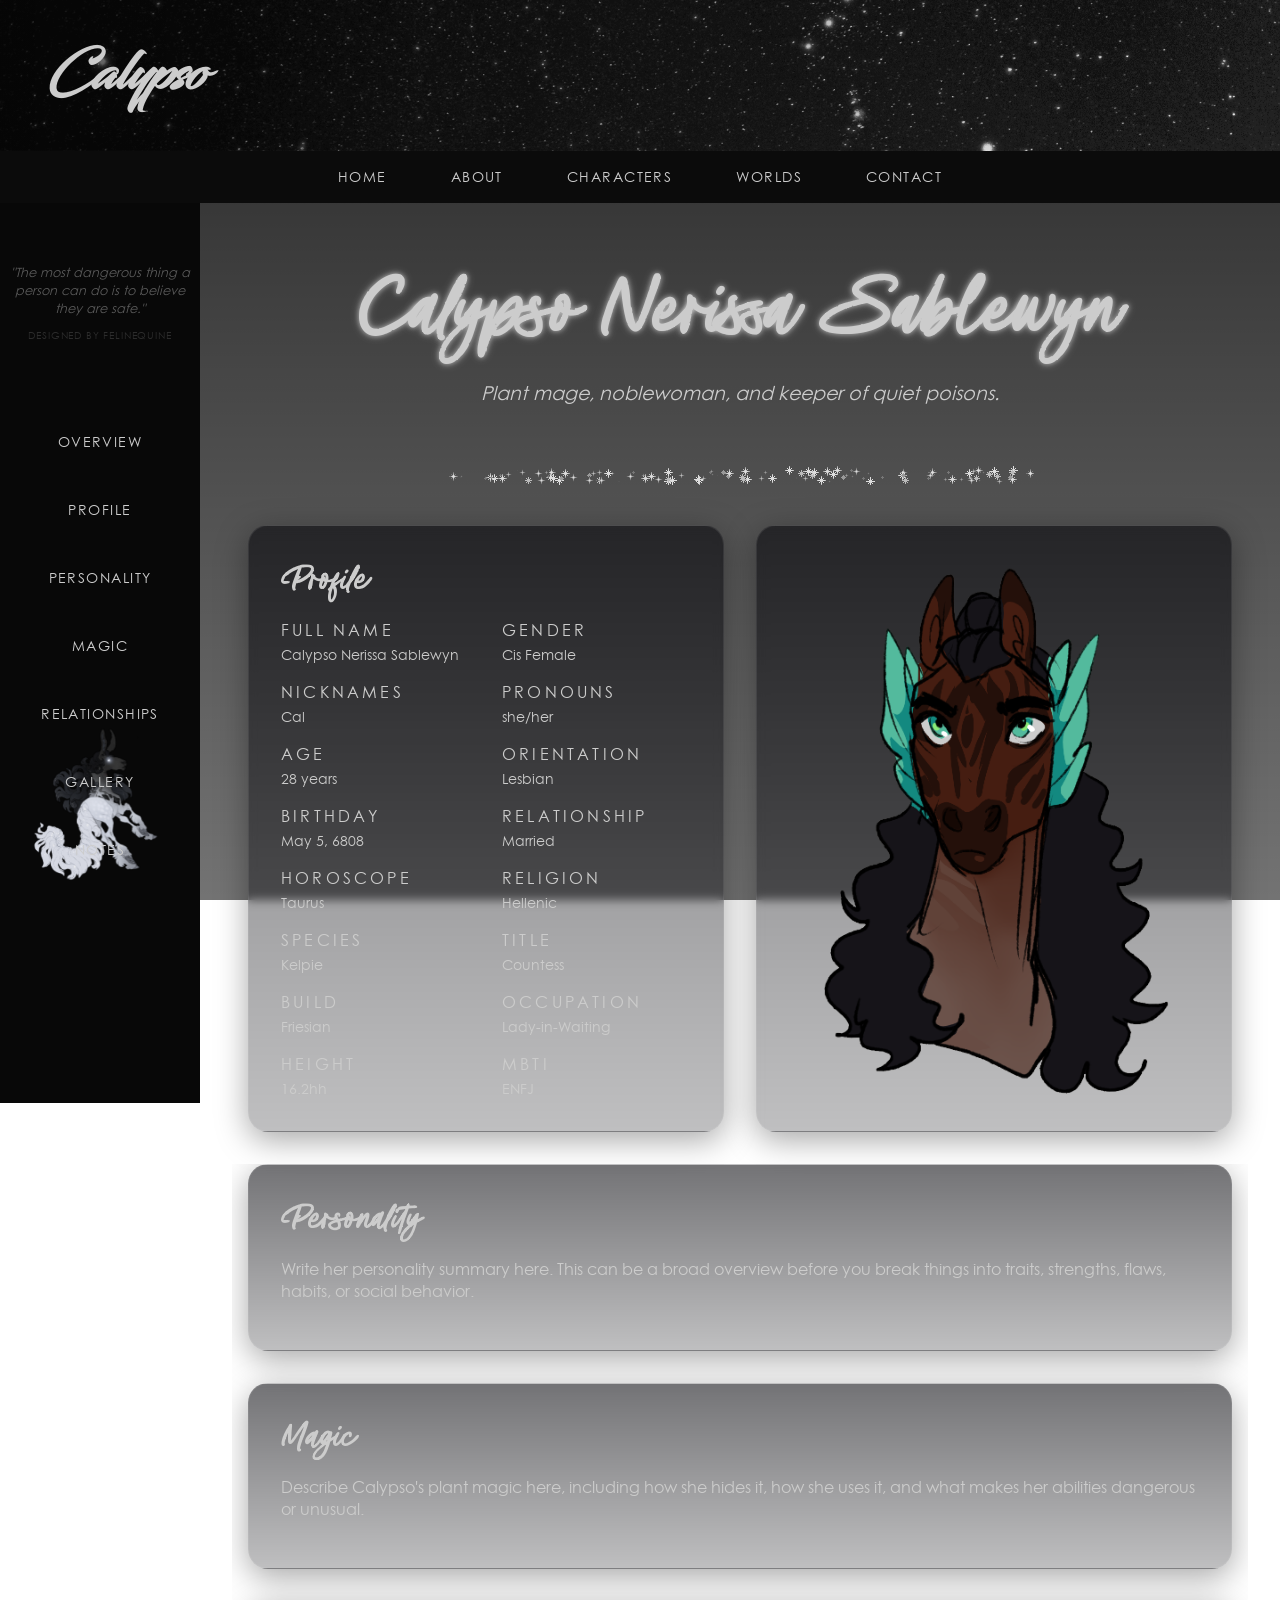
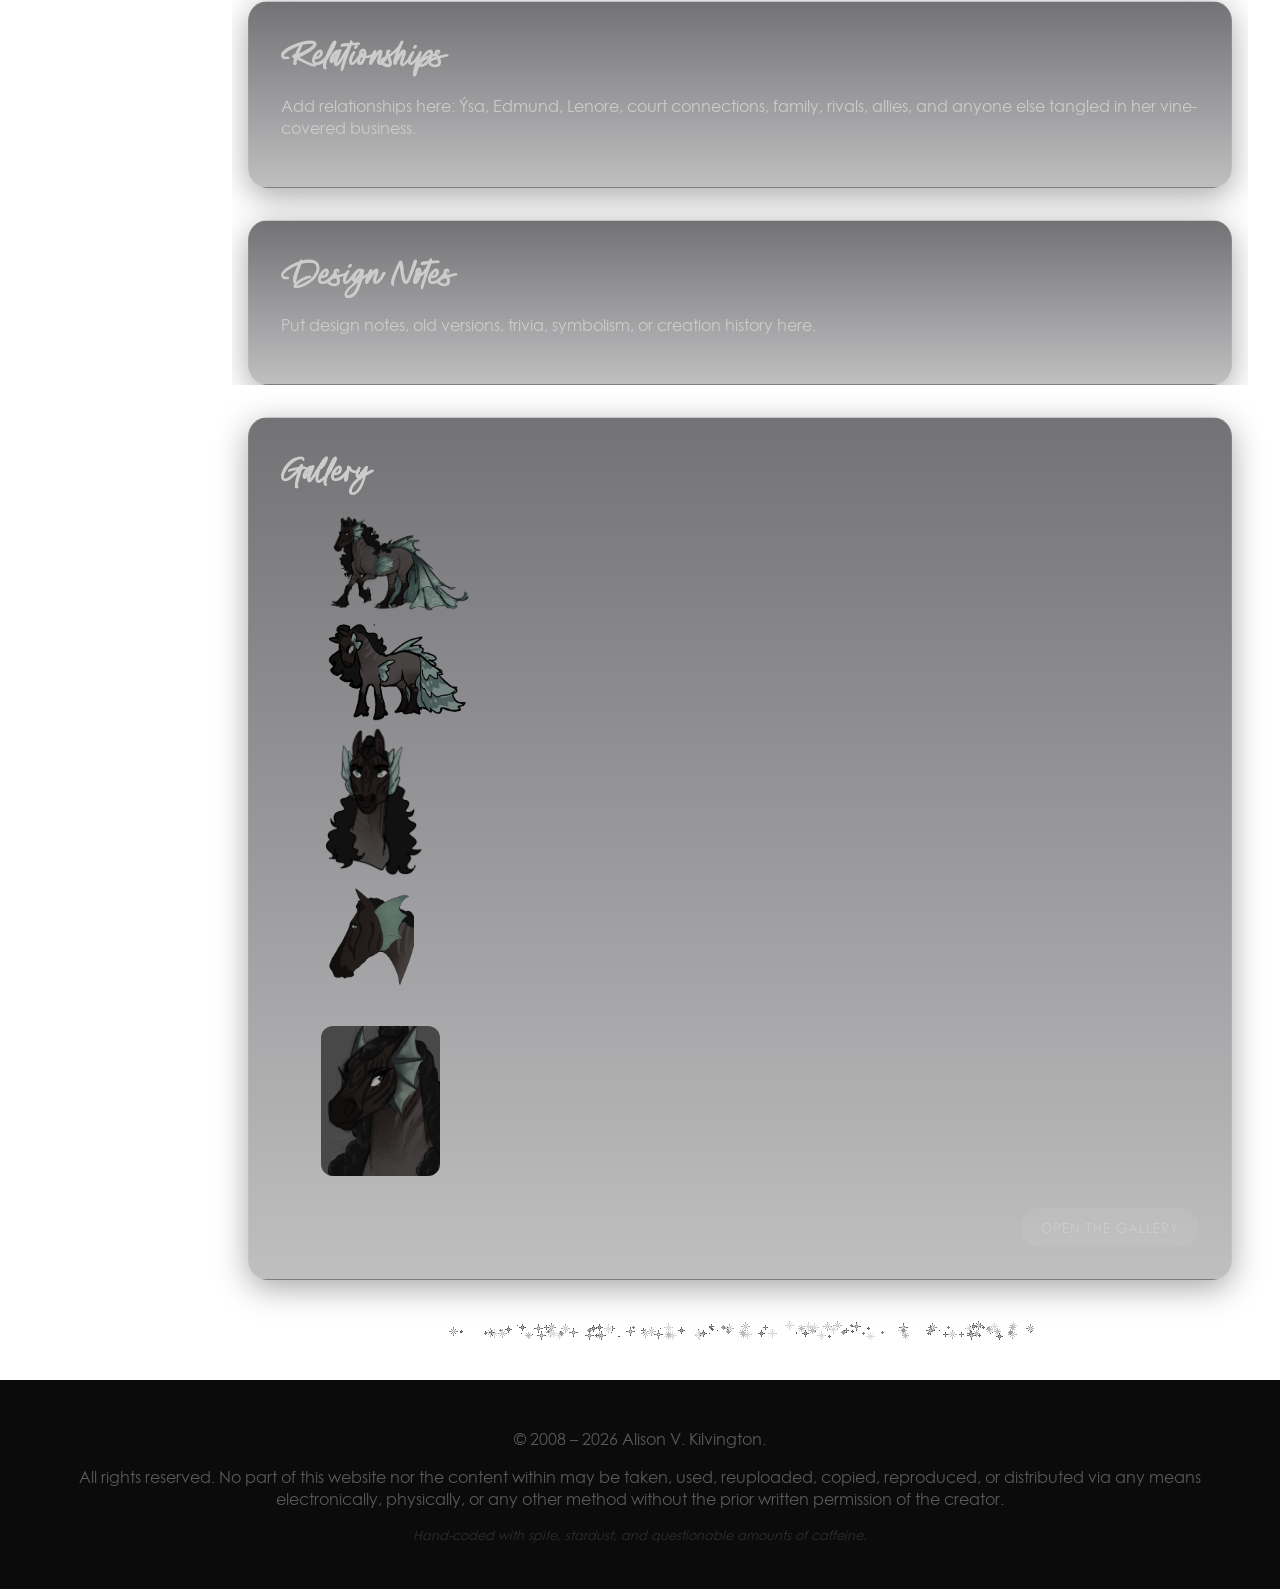
==== characters/calypso/index.html @ 9559d62f "Initial commit" ====
<!DOCTYPE html>
<html lang="en">

<head>
    <meta charset="UTF-8">
    <meta name="viewport" content="width=1200">
    <link rel="icon" type="image/png" href="/assets/images/icons/favicon.png">
    <link rel="shortcut icon" href="/assets/images/icons/favicon.ico">
    <title>Calypso | deadliestt</title>

    <link rel="stylesheet" href="/css/base.css">
    <link rel="stylesheet" href="/css/characters.css">
    <link rel="stylesheet" href="/css/themes/calypso.css">

    <script src="/js/main.js" defer></script>
    <script src="/js/gallery.js" defer></script>
</head>

<body>

    <header class="site-banner">
        <h1 class="banner-title">Calypso</h1>
    </header>

    <nav class="site-nav" aria-label="Main navigation">
        <a href="/">Home</a>
        <a href="/about/">About</a>
        <a href="/characters/">Characters</a>
        <a href="/worlds/">Worlds</a>
        <a href="/contact/">Contact</a>
    </nav>

    <div class="site-layout">

        <aside class="sidebar" aria-label="Character navigation">
            <div class="sidebar-top">
                <p class="character-quote">"The most dangerous thing a person can do is to believe they are safe."</p>
                <p class="designer-credit"><a href="https://toyhou.se/felinequine">Designed by felinequine</a></p>
            </div>
            <nav class="sidebar-nav">
                <a href="#overview">Overview</a>
                <a href="#profile">Profile</a>
                <a href="#personality">Personality</a>
                <a href="#magic">Magic</a>
                <a href="#relationships">Relationships</a>
                <a href="#gallery">Gallery</a>
                <a href="#notes">Notes</a>
            </nav>
                <img class="sidebar-pagedoll" src="/characters/omen/gallery/omen_efanir_pagedoll.png">
        </aside>

        <main class="main-content" id="main-content">
            <header class="character-intro">
                <h1>Calypso Nerissa Sablewyn</h1>
                <p>Plant mage, noblewoman, and keeper of quiet poisons.</p>
            </header>
            <hr>
            
            <section class="character-overview" id="profile" aria-label="Character profile">
                <aside class="info-card">
                    <h2>Profile</h2>
                    <div class="character-overview-profile">
                        <div class="profile-item">
                            <span class="profile-label">Full Name</span>
                            <span class="profile-value">Calypso Nerissa Sablewyn</span>
                        </div>
                        <div class="profile-item">
                            <span class="profile-label">Gender</span>
                            <span class="profile-value">Cis Female</span>
                        </div>
                        <div class="profile-item">
                            <span class="profile-label">Nicknames</span>
                            <span class="profile-value">Cal</span>
                        </div>
                        <div class="profile-item">
                            <span class="profile-label">Pronouns</span>
                            <span class="profile-value">she/her</span>
                        </div>
                        <div class="profile-item">
                            <span class="profile-label">Age</span>
                            <span class="profile-value">28 years</span>
                        </div>
                        <div class="profile-item">
                            <span class="profile-label">Orientation</span>
                            <span class="profile-value">Lesbian</span>
                        </div>
                        <div class="profile-item">
                            <span class="profile-label">Birthday</span>
                            <span class="profile-value">May 5, 6808</span>
                        </div>
                        <div class="profile-item">
                            <span class="profile-label">Relationship</span>
                            <span class="profile-value">Married</span>
                        </div>
                        <div class="profile-item">
                            <span class="profile-label">Horoscope</span>
                            <span class="profile-value">Taurus</span>
                        </div>
                        <div class="profile-item">
                            <span class="profile-label">Religion</span>
                           <span class="profile-value">Hellenic</span>
                        </div>
                        <div class="profile-item">
                            <span class="profile-label">Species</span>
                           <span class="profile-value">Kelpie</span>
                        </div>
                        <div class="profile-item">
                            <span class="profile-label">Title</span>
                           <span class="profile-value">Countess</span>
                        </div>
                        <div class="profile-item">
                            <span class="profile-label">Build</span>
                           <span class="profile-value">Friesian</span>
                        </div>
                        <div class="profile-item">
                            <span class="profile-label">Occupation</span>
                           <span class="profile-value">Lady-in-Waiting</span>
                        </div>
                        <div class="profile-item">
                            <span class="profile-label">Height</span>
                           <span class="profile-value">16.2hh</span>
                        </div>
                        <div class="profile-item">
                            <span class="profile-label">MBTI</span>
                           <span class="profile-value">ENFJ</span>
                        </div>

                    </div>

                </aside>
                <aside class="info-card">     
                    <img class="character-portrait" src="/characters/calypso/gallery/portrait.png" alt="Calypso's portrait"></img>
                </aside>
                </section>

                <div class="character-extra-sections" id="character-extra-sections">    
                    <section class="info-card" id="personality">
                        <h2>Personality</h2>
                        <p>
                            Write her personality summary here. This can be a broad overview before you break things into traits,
                            strengths, flaws, habits, or social behavior.
                        </p>
                    </section>

                    <section class="info-card" id="magic">
                        <h2>Magic</h2>
                        <p>
                            Describe Calypso's plant magic here, including how she hides it, how she uses it, and what makes her
                            abilities dangerous or unusual.
                        </p>
                    </section>

                    <section class="info-card" id="relationships">
                        <h2>Relationships</h2>
                        <p>
                            Add relationships here: Ýsa, Edmund, Lenore, court connections, family, rivals, allies, and anyone else
                        tangled in her vine-covered business.
                        </p>
                    </section>

                    <section class="info-card" id="notes">
                        <h2>Design Notes</h2>
                        <p>
                            Put design notes, old versions, trivia, symbolism, or creation history here.
                        </p>
                    </section>
                </div>

            <section class="info-card" id="gallery">
                <h2>Gallery</h2>

                    <div class="gallery-grid">

                        <button
                            class="gallery-thumb"
                            type="button"
                            data-full="/characters/calypso/gallery/calypso_felinequine_2.png"
                            data-credit="Art by felinequine"
                            data-credit-link="https://toyhou.se/felinequine"
                            data-date="26 August 2021"
                            data-notes="">
                            <img src="/characters/calypso/gallery/calypso_felinequine_2.png">
                        </button>
                        <button
                            class="gallery-thumb"
                            type="button"
                            data-full="/characters/calypso/gallery/calypso_felinequine.png"
                            data-credit="Art by felinequine"
                            data-credit-link="https://toyhou.se/felinequine"
                            data-date="26 August 2021"
                            data-notes="">
                            <img src="/characters/calypso/gallery/calypso_felinequine.png">
                        </button>
                        <button
                            class="gallery-thumb"
                            type="button"
                            data-full="/characters/calypso/gallery/portrait.png"
                            data-credit="Art by felinequine"
                            data-credit-link="https://toyhou.se/felinequine"
                            data-date="26 August 2021"
                            data-notes="">
                            <img src="/characters/calypso/gallery/portrait.png">
                        </button>
                        <button
                            class="gallery-thumb"
                            type="button"
                            data-full="/characters/calypso/gallery/calypso_lindsey20771.png"
                            data-credit="Art by lindsey20771"
                            data-credit-link="https://toyhou.se/Lindsey20771"
                            data-date="6 October 2021"
                            data-notes="">
                            <img src="/characters/calypso/gallery/calypso_lindsey20771.png">
                        </button>
                        <button
                            class="gallery-thumb"
                            type="button"
                            data-full="/characters/calypso/gallery/calypso_deadly.png"
                            data-credit="Art by deadliestt"
                            data-credit-link="https://deadliestt.com/"
                            data-date="29 April 2026"
                            data-notes="">
                            <img src="/characters/calypso/gallery/calypso_deadly.png">
                        </button>

                    </div>
                    <button id="gallery-toggle" class="gallery-toggle" type="button">Open the Gallery</button>
            </section>
            <hr>

        </main>

        <div class="lightbox" id="lightbox" aria-hidden="true">
            <div class="lightbox-window">

            <button class="lightbox-close" id="lightbox-close" type="button" aria-label="Close image viewer">
            x
            </button>

            <div class="lightbox-art">
                <img id="lightbox-image" src="" alt="">
            </div>

            <div class="lightbox-details">
                <p><a id="lightbox-credit" href="" target="_blank" rel="noopener noreferrer">Artist credit</a></p>
                <p id="lightbox-date">Date</p>
                <p id="lightbox-notes">Notes</p>
            </div>

    </div>
</div>

        </div>
    <footer class="site-footer">
        <p class="footer-credit">&copy; 2008 – <span id="current-year"></span> Alison V. Kilvington.</p>
        <p class="footer-credit">All rights reserved. No part of this website nor the content within may be taken, used, reuploaded, copied, reproduced, or distributed via any means electronically, physically, or any other method without the prior written permission of the creator.</p>
        <p class="footer-message" id="footer-message"></p>
    </footer>

</body>

</html>
---- css/base.css ----
@font-face {
    font-family: 'centurygothic';
    src: url('../assets/fonts/gothic.woff2') format('woff2'),
         url('../assets/fonts/gothic.woff') format('woff');
    font-weight: normal;
    font-style: normal;
}

@font-face {
  font-family: 'cursive';
  src: url('../assets/fonts/cursive.woff2') format('woff2'),
       url('../assets/fonts/cursive.woff') format('woff');
  font-weight: normal;
  font-style: normal;
}

@font-face {
  font-family: 'blacksword';
  src: url('../assets/fonts/blacksword.woff2') format('woff2'),
       url('../assets/fonts/blacksword.woff') format('woff');
  font-weight: normal;
  font-style: normal;
}

@font-face {
  font-family: 'handwritten';
  src: url('../assets/fonts/handwritten.woff2') format('woff2'),
       url('../assets/fonts/handwritten.woff') format('woff');
  font-weight: normal;
  font-style: normal;
}

* {
    box-sizing: border-box;
}

html {
  font-size: 16px;
}

hr {
  display: block;
  border: 0px;
  height: 20px;
  width: 588px;
  background-image: var(--divider-image);
}

/* ----------------------------------------------------------------------------------------------------- */
/* ----------------------------------------------------------------------------------------------------- */
/* --------------------------------- Homepage layout stuff starts here --------------------------------- */
/* ----------------------------------------------------------------------------------------------------- */
/* ----------------------------------------------------------------------------------------------------- */

.home-welcome {
  display: flex;
  justify-content: center;
  font-family: 'cursive', cursive;
  font-size: 6rem;
  margin: 0;
  margin-bottom: -1rem;
  text-align: center;
  gap: 1rem;
  text-shadow:  0 0 5px rgba(255, 255, 255, .5),
                0 0 10px rgba(255, 255, 255, .3);
}

.home-flavor {
  display: flex;
  justify-content: center;
  font-family: 'handwritten', cursive;
  font-style: italic;
  font-size: 2rem;
  text-align: center;
  margin: -1rem;
}

.info-card.omen-speech-card {
  position: relative;
  min-height: 190px;
  padding: 2rem;
  padding-left: 240px;
  display: flex;
  align-items: center;
  overflow: visible;
}

.omen-speech-img {
  position: absolute;
  left: -30px;
  bottom: -30px;
  width: 250px;
  max-height: 300px;
  object-fit: contain;
  pointer-events: none;
  z-index: 2;
}

.omen-speech-text {
  max-width: 700px;
}

.info-card.homepage-wanderings {
  position: relative;
  min-height: 220px;
  margin-top: 1rem;
  padding: 2rem;
}

.wandering-title {
  font-family: 'handwritten', cursive;
  font-size: 2rem;
  margin: 0;
}

.wandering-subtitle {
  font-family: 'handwritten', cursive;
  font-size: 1.5rem;
  margin: 0;
}

/* --------------------------------------------------------------------------------------------------- */
/* --------------------------------------------------------------------------------------------------- */
/* --------------------------------- Homepage layout stuff ends here --------------------------------- */
/* --------------------------------------------------------------------------------------------------- */
/* --------------------------------------------------------------------------------------------------- */

.site-layout {
  display: flex;
  align-items: flex-start;
}

.main-content {
  display: flex;
  flex: 1;
  flex-direction: column;
  min-width: 0;
  gap: 2rem;
  padding: 2rem;
}

.site-banner {
  background-image:
    linear-gradient(to right, rgba(0, 0, 0, 0.65), transparent),
    var(--banner-image);
  background-size: cover;
  background-position: center;
  min-height: 7vh;
  position: relative;
  overflow: hidden;
  padding-left: 3rem;
  display: flex;
  align-items: center;
}

.banner-title {
  font-family: var(--banner-font);
  font-size: clamp(1.5rem, 4vw, 3.5rem);
}

.site-nav {
  background-color: var(--top-nav-color);
  display: flex;
  padding: 1rem;
  justify-content: center;
  gap: 4rem;
  text-align: center;
  align-items: center;
  text-transform: uppercase;
}

.site-nav a {
  color: var(--text-main-color);
  text-decoration: none;
  font-size: 0.9rem;
  letter-spacing: 0.1em;
  transition: all 0.3s ease;
}

.site-nav a:hover {
  color: var(--hover-color);
  text-shadow: 0 0 5px rgba(255, 255, 255, 0.8),
               0 0 10px rgba(255, 255, 255, 0.6),
               0 0 20px rgba(255, 255, 255, 0.4);
  transform: translateY(-1px);
}

.site-footer {
  background-color: var(--footer-color);
  position: relative;
  z-index: 10;
  padding: 2rem;
  justify-content: center;
  text-align: center;
  align-items: center;
}

.footer-credit {
  color: var(--text-muted-color);
}

.footer-message {
  color: var(--text-muted-more-color);
  font-style: italic;
  font-size: .8rem;
}

.sidebar {
  background-color: var(--sidebar-color);
  width: 200px;
  justify-content: space-evenly;
  text-align: center;
  align-items: center;
  position: sticky;
  top: 0;
  height: fit-content;
  min-height: 100vh;
  display: flex;
  flex-shrink: 0;
  flex-direction: column;
  gap: 2rem;
}

.sidebar-top {
  margin-top: auto;
  margin-bottom: auto;
  position: sticky;
  text-align: center;
  width: 180px;
}

.character-quote {
  font-style: italic;
  font-size: .8rem;
  color: var(--text-muted-color);
  margin-bottom: 0.5rem;
}

.designer-credit {
  font-size: .65rem;
  color: var(--text-muted-more-color);
  letter-spacing: 0.08em;
  text-transform: uppercase;
}

.designer-credit a {
  color: var(--text-muted-more-color);
  text-decoration: none;
  transition: all 0.3s ease;
}

.designer-credit a:hover {
  color: var(--hover-color);
  text-shadow: 0 0 5px rgba(255, 255, 255, 0.8),
               0 0 10px rgba(255, 255, 255, 0.6),
               0 0 20px rgba(255, 255, 255, 0.4);
}

.sidebar-nav {
  position: sticky;
  display: flex;
  flex-direction: column;
  gap: 3rem;
  text-align: center;
  text-transform: uppercase;
  z-index: 1;
}

.sidebar-nav a {
  color: var(--text-main-color);
  text-decoration: none;
  font-size: 0.9rem;
  letter-spacing: 0.1em;
  transition: all 0.3s ease;
}

.sidebar-nav a:hover {
  color: var(--hover-color);
  text-shadow: 0 0 5px rgba(255, 255, 255, 0.8),
               0 0 10px rgba(255, 255, 255, 0.6),
               0 0 20px rgba(255, 255, 255, 0.4);
  transform: translateY(-1px);
}

.sidebar-pagedoll {
margin-top: auto;
width: 150px;
position: sticky;
bottom: 1rem;
}

.info-card {
  background: var(--info-card-gradient);
  backdrop-filter: blur(5px);
  -webkit-backdrop-filter: blur(5px);
  border: var(--info-card-border);
  border-radius: 1.25rem;
  box-shadow: 0 8px 32px 0 rgba(0, 0, 0, 0.35);
  padding: 2rem;
  overflow: hidden;
  width: min(1000px, 100% - 2rem);
  margin-inline: auto;
}

body {
    background-image:
      linear-gradient(rgba(0, 0, 0, 0.85),
      rgba(0, 0, 0, 0.55)),
      var(--background-image);
  background-attachment: fixed;
  background-size: cover;
  background-position: center;
  margin: 0;
  font-family: var(--main-text-font);
  color: var(--text-main-color);
  height: 100%;
}

:root {
  --main-text-font: "centurygothic", sans-serif;
  --text-main-color: rgb(204, 204, 204);
  --text-muted-color: rgb(90, 90, 90);
  --text-muted-more-color: rgba(255, 255, 255, 0.15);
  --hover-color: rgb(255, 255, 255);
  --header-font: "handwritten", cursive;
  --background-image: url('../assets/images/backgrounds/cosmic_horror.jpg');
  --banner-image: url('../assets/images/backgrounds/banner.gif');
  --banner-font: "blacksword", serif;
  --top-nav-color: rgb(11, 11, 11);
  --sidebar-color: rgb(8, 8, 8);
  --footer-color: rgb(11, 11, 11);
  --info-card-gradient: linear-gradient( rgba(0, 0, 5, .55), rgba(0, 0, 5, .25) );
  --info-card-border:  1px solid rgba(255, 255, 255, 0.08);
  --divider-image: url('../assets/images/dividers/divider.gif');
}
---- css/characters.css ----
/* -------------------------------------------------------------------------------------------------------- */
/* -------------------------------------------------------------------------------------------------------- */
/* -------------------------------- Main Character page layout starts here -------------------------------- */
/* -------------------------------------------------------------------------------------------------------- */
/* -------------------------------------------------------------------------------------------------------- */

.directory-main {
    width: min(1000px, calc(100% - 4rem));
    margin: 4rem auto;

    display: flex;
    flex-direction: column;
    gap: 2rem;
}

.character-directory {
    display: flex;
    flex-direction: column;
    gap: 2rem;
}

.character-directory-card {
    display: grid;
    grid-template-columns: 180px 1fr;
    gap: 2rem;
    align-items: center;

    text-decoration: none;
    color: inherit;

    transition:
        transform 0.25s ease,
        border-color 0.25s ease;
}

.character-directory-card:hover {
    transform: translateY(-4px);
    border-color: var(--accent);
}

.character-directory-card img {
    width: 180px;
    aspect-ratio: 1 / 1;
    object-fit: cover;
    border-radius: 1rem;
}

/* -------------------------------------------------------------------------------------------------------- */
/* -------------------------------------------------------------------------------------------------------- */
/* --------------------------------- Main Character page layout ends here --------------------------------- */
/* -------------------------------------------------------------------------------------------------------- */
/* -------------------------------------------------------------------------------------------------------- */

.character-intro {
    text-align: center;
    margin-bottom: 0;
}

.character-intro h1 {
    font-family: var(--header-font);
    font-size: 5rem;
    margin: 0;
    text-shadow: 0 0 5px rgba(255, 255, 255, .5),
                    0 0 10px rgba(255, 255, 255, .3);
}

.character-intro p {
    font-style: italic;
    font-size: 1.2rem;
    margin-top: 1rem;
}

.info-card h2 {
    font-family: var(--header-font);
    font-size: 2.2rem;
    margin-top: -.7rem;
    margin-bottom: 1rem;
}

.character-overview {
    display: grid;
    grid-template-columns: 50% 50%;
    align-items: stretch;
}

.character-overview .info-card {
    max-height: 607px;

}

.character-portrait {
    justify-content: center;
    align-items: center;
    border-radius: 1rem;
    object-fit: contain;
    display: flex;
    width: 100%;
    height: 100%;
}

.character-overview-profile {
    display: grid;
    grid-template-columns: 1fr 1fr;
    gap: 1rem 2rem;
    min-height: 0;
    overflow-y: auto;
}

.profile-item {
    display: flex;
    flex-direction: column;
    gap: .25rem;
}

.profile-label {
    display: flex;
    text-transform: uppercase;
    letter-spacing: .2em;
}

.profile-value {
    font-size: .9rem;
}

/* ----------------------------------------------------------------------------------------------- */
/* ----------------------------------------------------------------------------------------------- */
/* --------------------------------- Gallery and Lightbox styles --------------------------------- */
/* ----------------------------------------------------------------------------------------------- */
/* ----------------------------------------------------------------------------------------------- */

.archive-card {
    background: var(--info-card-gradient);
    backdrop-filter: blur(5px);
    -webkit-backdrop-filter: blur(5px);
    border: var(--info-card-border);
    border-radius: 1.25rem;
    box-shadow: 0 8px 32px 0 rgba(0, 0, 0, 0.35);
    padding: 2rem;
    overflow: hidden;
    width: min(1000px, 100% - 2rem);
    margin-inline: auto;

    transition: width 2s ease, border-radius 2s ease, padding 2s ease;
}

.archive-card h2 {
    font-family: var(--header-font);
    font-size: 2.2rem;
    margin-top: -.7rem;
    margin-bottom: 1rem;
}

body.gallery-expanded .archive-card {
    width: calc(100% - 2rem);
    border-radius: 1.25rem;
}

body.gallery-expanded .gallery-section-grid {
    grid-template-columns: repeat(auto-fit, 150px);
}

.gallery-section-grid .gallery-thumb:nth-child(n+11) {
    display: none;
}

body.gallery-expanded .gallery-section-grid .gallery-thumb:nth-child(n+11) {
    display: block;
}

.gallery-grid {
    display: flex;
    flex-direction: column;
    padding-left: 2.5rem;
    padding-right: 2.5rem;
}

.gallery-section, .literature-section {
    width: 100%;
}

.literature-section {
    display: none;
}

body.gallery-expanded .literature-section {
    display: block;
}

.gallery-section-grid {
    display: grid;
    grid-template-columns: repeat(5, minmax(50px, 150px));
    gap: 1rem;
}

.gallery-hidden-section {
    display: none;
}

body.gallery-expanded .gallery-hidden-section {
    display: block;
}

.gallery-placeholder {
    visibility: hidden;
    pointer-events: none;
}

.gallery-thumb {
    border: none;
    padding: 0;
    background: transparent;
    cursor: pointer;
    justify-content: center;
}

.gallery-thumb img {
    max-width: 150px;
    max-height: 150px;
    width: auto;
    height: auto;
    display: block;
    filter: grayscale(80%) brightness(.8);
    border-radius: 0.75rem;
    border: 1px solid var(--info-card-border);
    transition: transform 1s ease, filter 1s ease;
}

.gallery-thumb:hover img {
    transform: scale(1.05);
    filter: grayscale(0%);
}

.gallery-grid .gallery-thumb:nth-child(n + 11) {
    display: none;
}

body.gallery-expanded .gallery-grid .gallery-thumb {
    display: block;
}

body.gallery-expanded .character-extra-sections {
    opacity: 0;
    max-height: 0;
}

.character-extra-sections {
    display: flex;
    flex-direction: column;
    gap: 2rem;
    opacity: 1;
    max-height: 3000px;
    overflow: hidden;
    transition: opacity 2s ease, max-height 2s ease;
}


body.gallery-expanded .character-gallery {
    grid-column: 1 / -1;
}

.gallery-toggle {
    border: 1px solid var(--info-card-border);
    border-radius: 999px;
    padding: 0.65rem 1.25rem;
    background: rgba(255, 255, 255, 0.06);
    color: var(--text-main);
    font-family: var(--font-main);
    font-size: 0.8rem;
    letter-spacing: 0.08em;
    text-transform: uppercase;
    cursor: pointer;
    transition:
        background 0.2s ease,
        color 0.2s ease,
        border-color 0.2s ease,
        transform 0.2s ease;
    margin-left: auto;
    margin-top: 2rem;
    display: flex;
}

.gallery-toggle:hover {
    background: rgba(255, 255, 255, 0.14);
    border-color: var(--info-card-border);
    transform: translateY(-1px);
}

.gallery-toggle:active {
    transform: translateY(0);

/* ----------------------------------------------------------------------------------------------- */
/* ----------------------------------------------------------------------------------------------- */
/* --------------------------------- Gallery and Lightbox styles --------------------------------- */
/* ----------------------------------------------------------------------------------------------- */
/* ----------------------------------------------------------------------------------------------- */
}

.lightbox {
    position: fixed;
    inset: 0;
    z-index: 999;
    display: none;
    place-items: center;
    padding: 2rem;
    background: rgba(0, 0, 0, 0.6);
    backdrop-filter: blur(8px);
    -webkit-backdrop-filter: blur(8px);
}

.lightbox.is-open {
    display: grid;
}

.lightbox-window {
    display: flex;
    position: relative;
    flex-direction: column;
    align-items: center;
    width: min(1200px, 100vw);
    max-height: 80vh;
    padding: 2rem;
    padding-bottom: 1rem;
    background: var(--lightbox-bg);
    border: 1px solid var(--info-card-border);
    border-radius: 1.25rem;
    box-shadow: 0 1rem 4rem rgba(0,0,0,0.5);
}

.lightbox-art {
    flex: 1 1 auto;
    display: grid;
    place-items: center;
    margin-bottom: 1rem;
}

.lightbox-art img {
    max-width: 100%;
    max-height: 70vh;
    object-fit: contain;
    display: block;
}

#lightbox-image {
    display: block;
    max-width: 100%;
    object-fit: contain;
    margin-inline: auto;
}

.lightbox-literature {
    max-height: 70vh;
    overflow-y: auto;
    padding: 1.5rem;
    line-height: 1.7;
}

.lightbox-details {
    flex: 0 0 auto;
    display: flex;
    flex-wrap: wrap;
    flex-direction: column;
    justify-content: center;
    align-items: center;

    text-align: center;
    font-size: 0.9rem;
}

.lightbox-details p {
    margin-bottom: 0.75rem;
    font-size: 0.9rem;
    line-height: 1rem;
    text-transform: uppercase;
    white-space: nowrap;
}

.lightbox-details a {
    color: var(--text-main-color);
    text-decoration: none;
    transition: all 0.3s ease;
}

.lightbox-details a:hover {
    color: var(--hover-color);
    text-shadow: 0 0 5px rgba(255, 255, 255, 0.8),
                 0 0 10px rgba(255, 255, 255, 0.6),
                 0 0 20px rgba(255, 255, 255, 0.4);
    letter-spacing: .1em;
}

.lightbox-meta p:not(:last-child)::after {
    content: "|";
    margin-left: 0.5rem;
    opacity: 0.5;
}

.lightbox-meta {
    display: flex;
    justify-content: center;
    gap: 0.75rem;
    flex-wrap: wrap;
}

.lightbox-meta p {
    margin: 0;
}

#lightbox-notes {
    margin-top: 0.5rem;
}

.lightbox-nav {
    position: absolute;
    top: 50%;
    transform: translateY(-50%);

    border: none;
    background: rgba(0, 0, 0, 0.45);

    color: var(--text-main);

    width: 2.5rem;
    height:2.5rem;

    border-radius: 50%;

    display: flex;
    align-items: center;
    justify-content: center;

    cursor: pointer;

    font-size: 1.5rem;
    line-height: 1;

    backdrop-filter: blur(4px);
    -webkit-backdrop-filter: blur(4px);

    transition:
        background 0.3s ease,
        transform 0.3s ease,
        opacity 0.3s ease;

    opacity: 0.7;

    z-index: 5;
}

.lightbox-nav:hover {
    background: rgba(255, 255, 255, 0.12);

    transform:
        translateY(-50%)
        scale(1.08);

    opacity: 1;
}

.lightbox-prev {
    left: 1rem;
}

.lightbox-next {
    right: 1rem;
}

.lightbox-close {
    position: absolute;
    top: 0.75rem;
    right: 1rem;
    border: none;
    background: transparent;
    color: var(--text-main);
    font-size: 2rem;
    cursor: pointer;
}

:root {
    --lightbox-bg: rgba(255, 255, 255, 0.03);
}
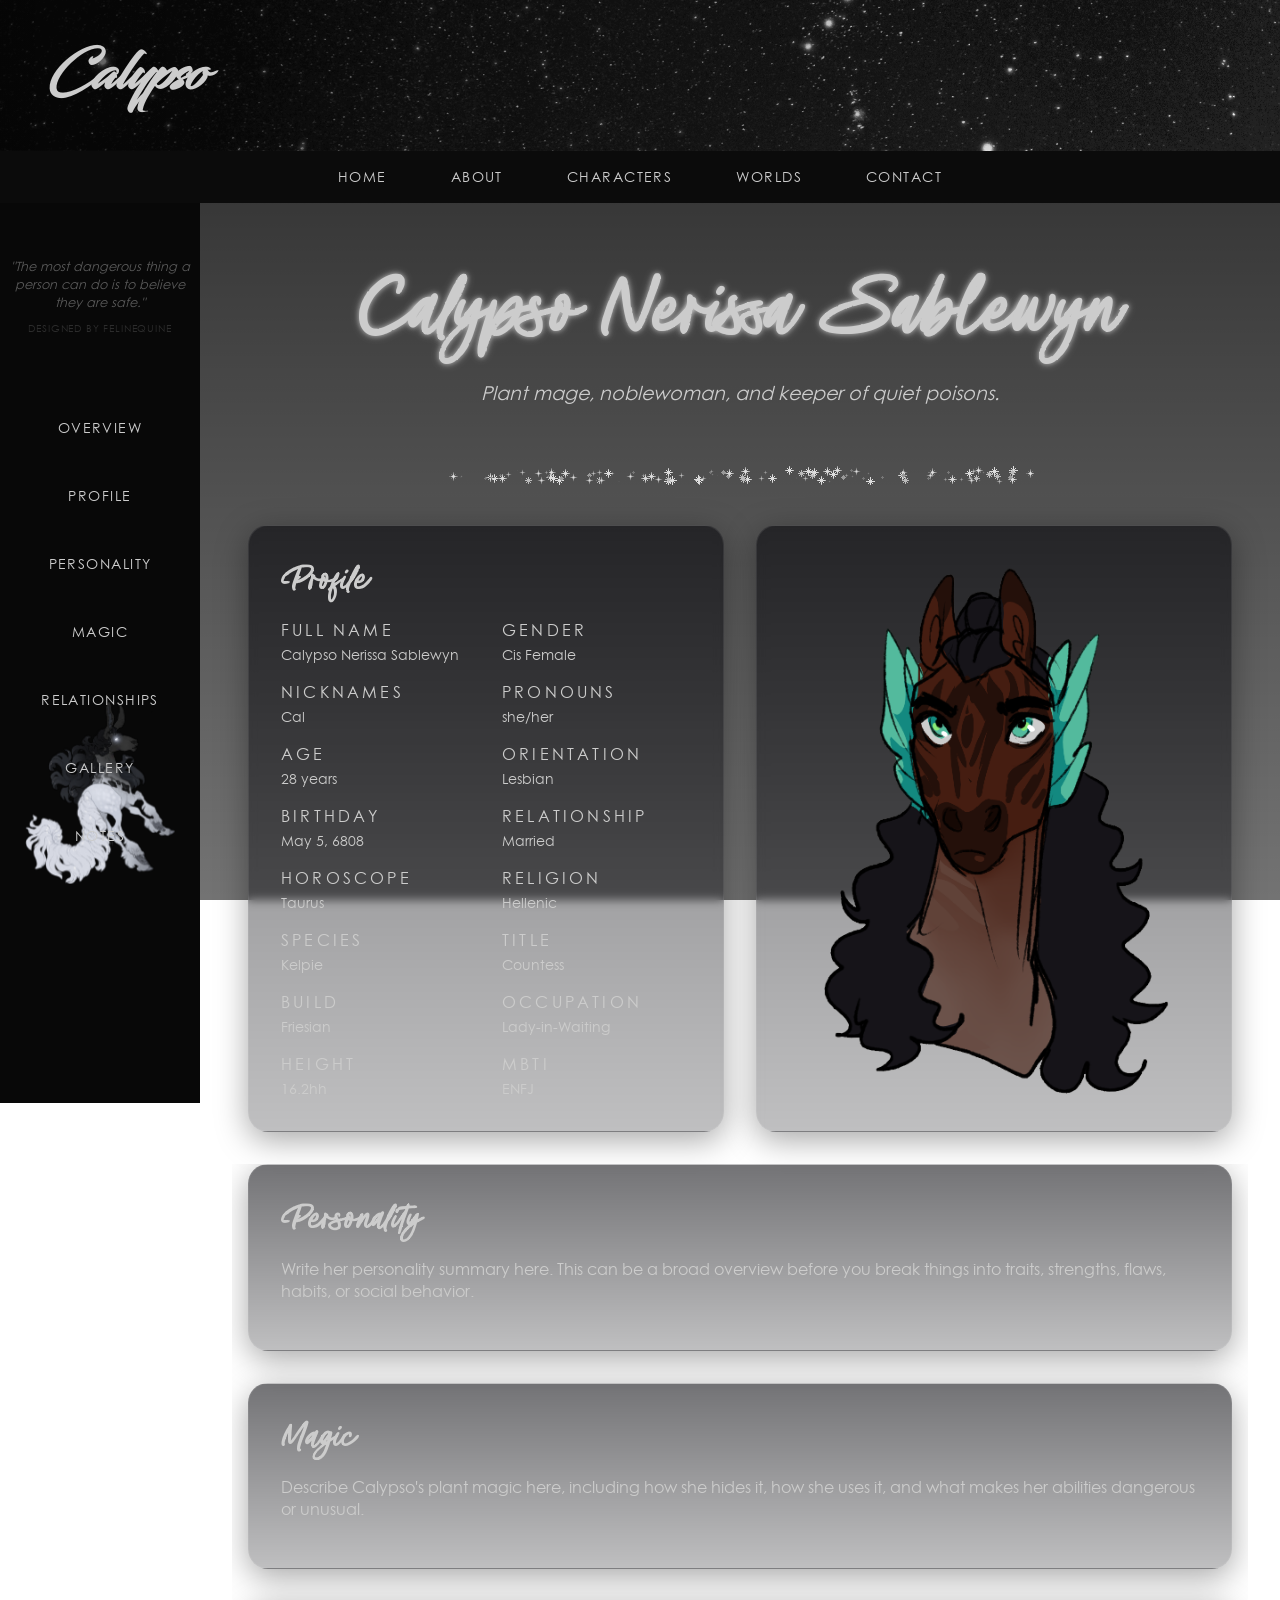
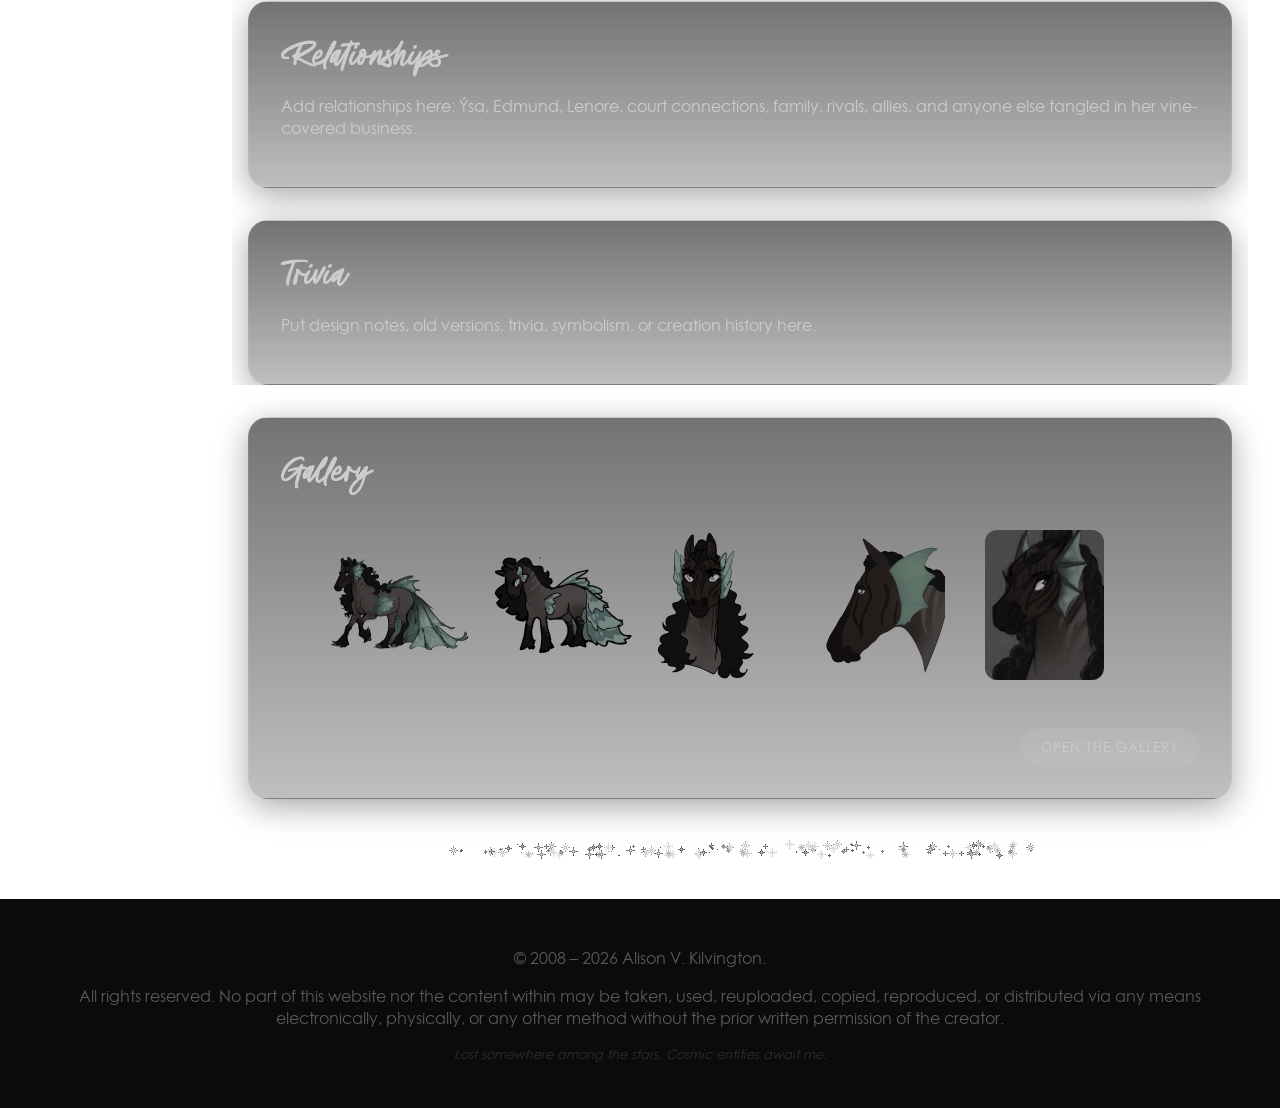
==== commit 7cb53e54: "Fixed galleries for existing characters." ====
--- a/characters/calypso/index.html
+++ b/characters/calypso/index.html
@@ -159,7 +159,7 @@
                     </section>
 
                     <section class="info-card" id="notes">
-                        <h2>Design Notes</h2>
+                        <h2>Trivia</h2>
                         <p>
                             Put design notes, old versions, trivia, symbolism, or creation history here.
                         </p>
@@ -169,58 +169,7 @@
             <section class="info-card" id="gallery">
                 <h2>Gallery</h2>
 
-                    <div class="gallery-grid">
-
-                        <button
-                            class="gallery-thumb"
-                            type="button"
-                            data-full="/characters/calypso/gallery/calypso_felinequine_2.png"
-                            data-credit="Art by felinequine"
-                            data-credit-link="https://toyhou.se/felinequine"
-                            data-date="26 August 2021"
-                            data-notes="">
-                            <img src="/characters/calypso/gallery/calypso_felinequine_2.png">
-                        </button>
-                        <button
-                            class="gallery-thumb"
-                            type="button"
-                            data-full="/characters/calypso/gallery/calypso_felinequine.png"
-                            data-credit="Art by felinequine"
-                            data-credit-link="https://toyhou.se/felinequine"
-                            data-date="26 August 2021"
-                            data-notes="">
-                            <img src="/characters/calypso/gallery/calypso_felinequine.png">
-                        </button>
-                        <button
-                            class="gallery-thumb"
-                            type="button"
-                            data-full="/characters/calypso/gallery/portrait.png"
-                            data-credit="Art by felinequine"
-                            data-credit-link="https://toyhou.se/felinequine"
-                            data-date="26 August 2021"
-                            data-notes="">
-                            <img src="/characters/calypso/gallery/portrait.png">
-                        </button>
-                        <button
-                            class="gallery-thumb"
-                            type="button"
-                            data-full="/characters/calypso/gallery/calypso_lindsey20771.png"
-                            data-credit="Art by lindsey20771"
-                            data-credit-link="https://toyhou.se/Lindsey20771"
-                            data-date="6 October 2021"
-                            data-notes="">
-                            <img src="/characters/calypso/gallery/calypso_lindsey20771.png">
-                        </button>
-                        <button
-                            class="gallery-thumb"
-                            type="button"
-                            data-full="/characters/calypso/gallery/calypso_deadly.png"
-                            data-credit="Art by deadliestt"
-                            data-credit-link="https://deadliestt.com/"
-                            data-date="29 April 2026"
-                            data-notes="">
-                            <img src="/characters/calypso/gallery/calypso_deadly.png">
-                        </button>
+                    <div id="gallery-grid" class="gallery-grid" data-gallery="/data/characters/calypso.json">
 
                     </div>
                     <button id="gallery-toggle" class="gallery-toggle" type="button">Open the Gallery</button>
@@ -232,18 +181,30 @@
         <div class="lightbox" id="lightbox" aria-hidden="true">
             <div class="lightbox-window">
 
+                <button id="lightbox-prev" class="lightbox-nav lightbox-prev" type="button">
+                &#10094;
+                </button>
+
+                <button id="lightbox-next" class="lightbox-nav lightbox-next" type="button">
+                &#10095;
+                </button>
+
             <button class="lightbox-close" id="lightbox-close" type="button" aria-label="Close image viewer">
-            x
+            ×
             </button>
 
             <div class="lightbox-art">
                 <img id="lightbox-image" src="" alt="">
             </div>
 
+            <div class="lightbox-literature" id="lightbox-literature"></div>
+
             <div class="lightbox-details">
-                <p><a id="lightbox-credit" href="" target="_blank" rel="noopener noreferrer">Artist credit</a></p>
-                <p id="lightbox-date">Date</p>
-                <p id="lightbox-notes">Notes</p>
+                <div class="lightbox-meta">
+                    <p><a id="lightbox-credit" href="" target="_blank" rel="noopener noreferrer">Artist credit</a></p>
+                    <p id="lightbox-date">Date</p>
+                </div>
+                    <p id="lightbox-notes">Notes</p>
             </div>
 
     </div>
--- a/css/characters.css
+++ b/css/characters.css
@@ -361,7 +361,9 @@
     flex-direction: column;
     justify-content: center;
     align-items: center;
-
+    width: 100%;
+    box-sizing: border-box;
+    padding-inline: 1rem;
     text-align: center;
     font-size: 0.9rem;
 }
@@ -371,7 +373,7 @@
     font-size: 0.9rem;
     line-height: 1rem;
     text-transform: uppercase;
-    white-space: nowrap;
+    white-space: normal;
 }
 
 .lightbox-details a {
